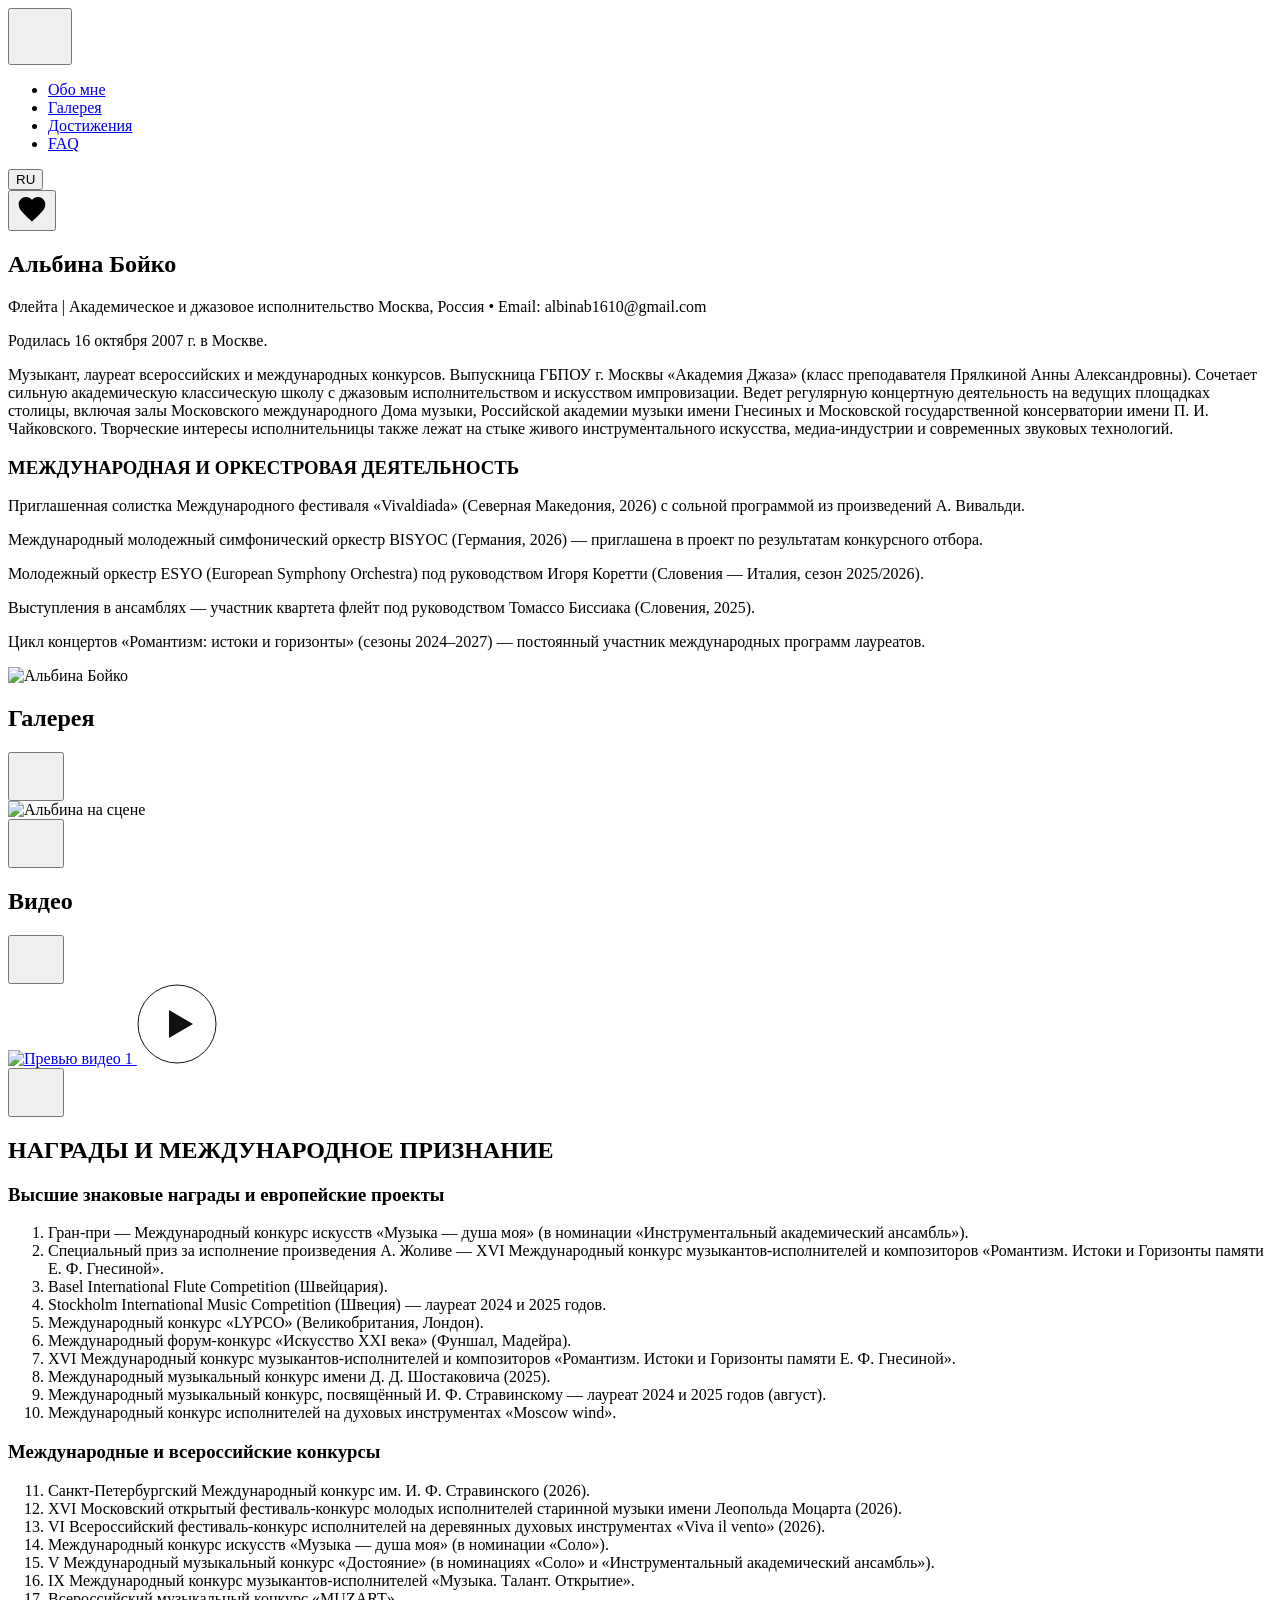
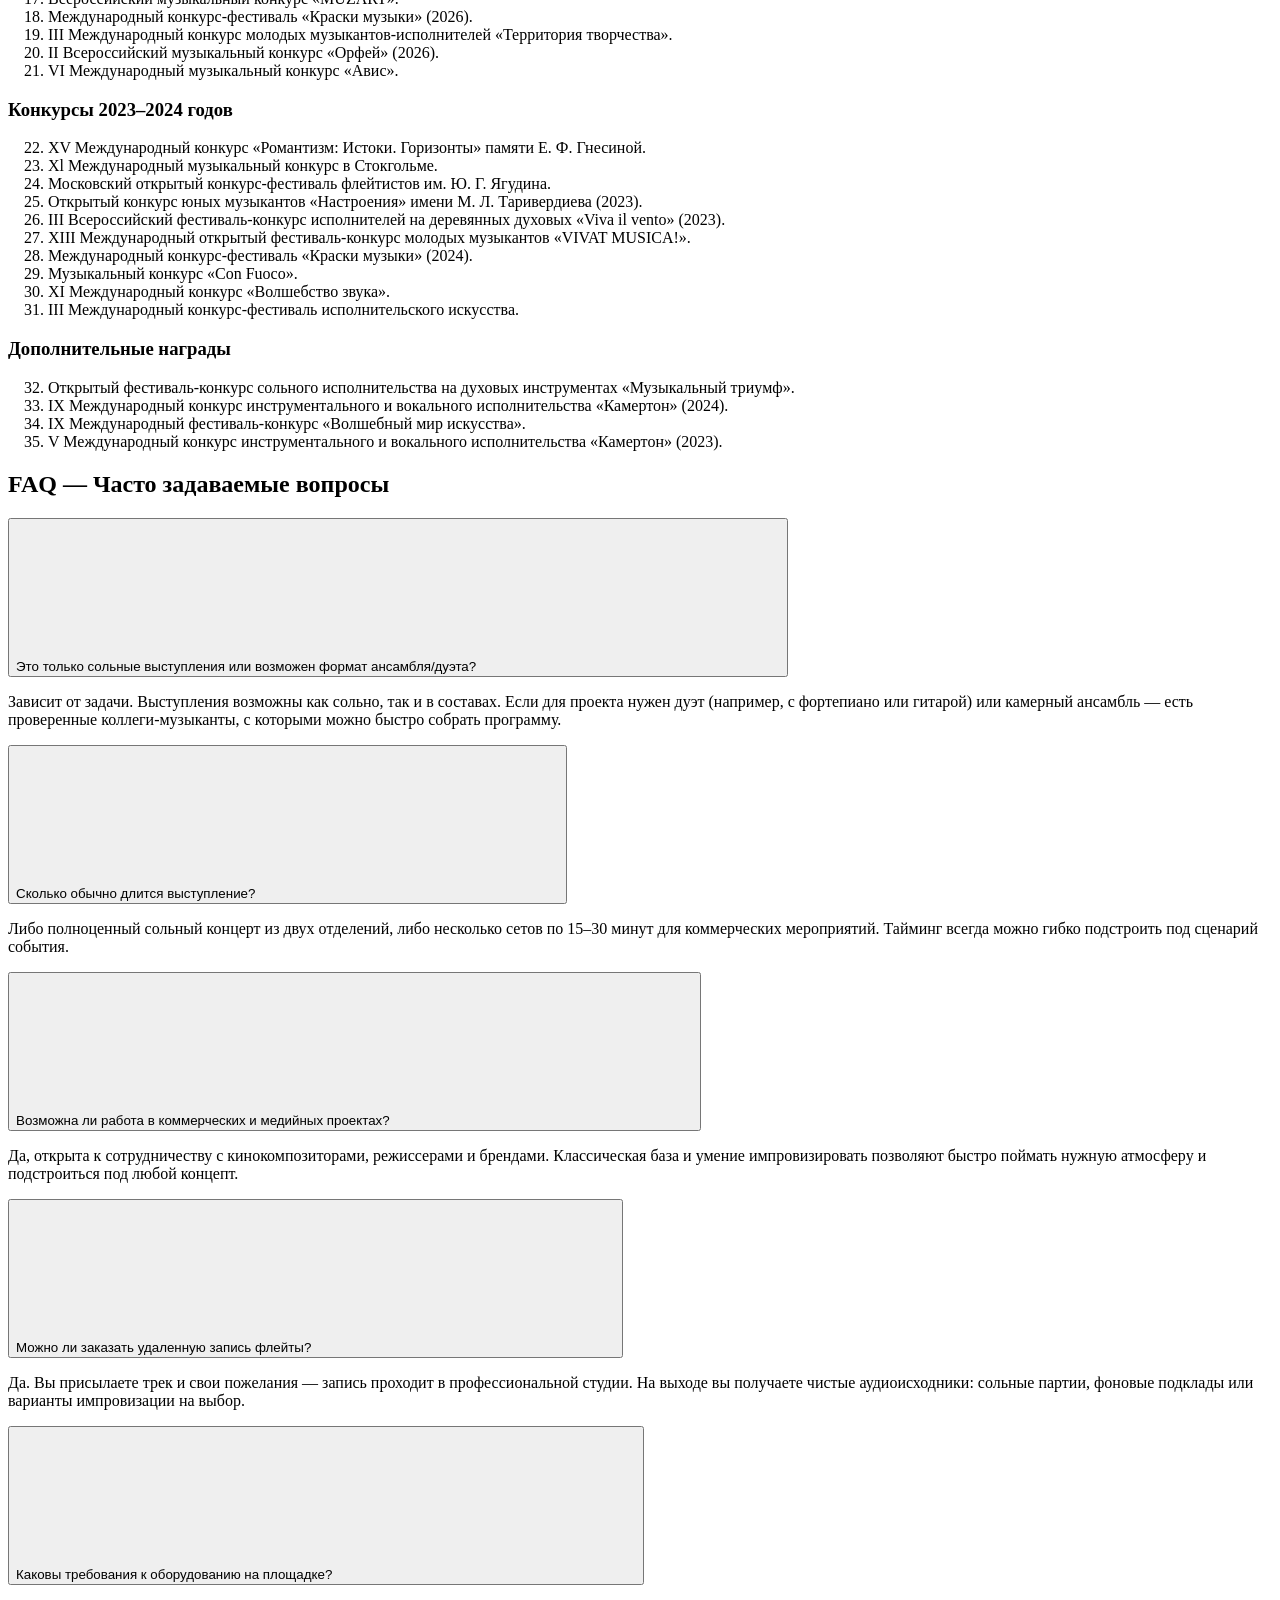
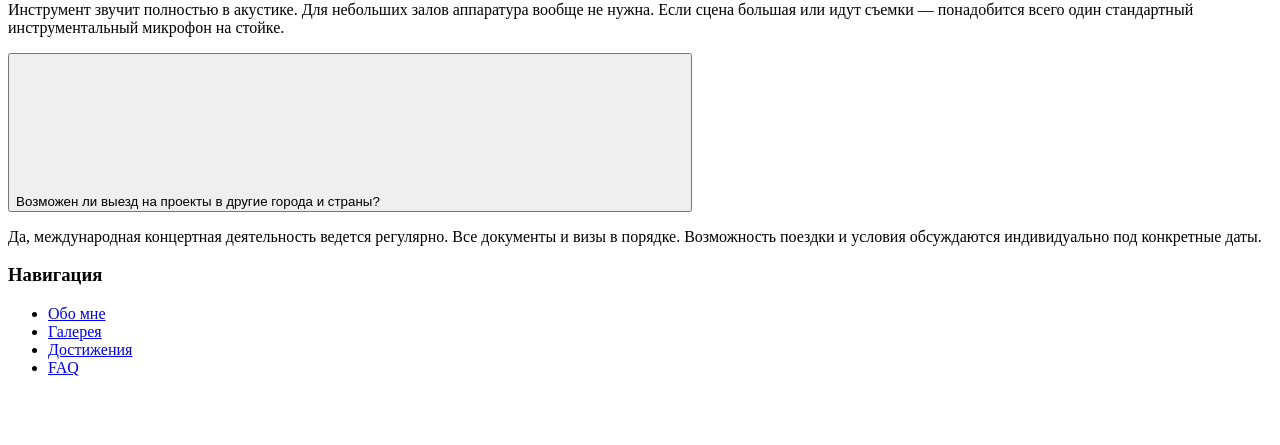
==== index.html @ c59c80f7 "Add files via upload" ====
<!doctype html>
<html lang="ru">
  <head>
    <meta charset="UTF-8" />
    <meta name="viewport" content="width=device-width, initial-scale=1.0" />
    <title>Альбина Бойко</title>
    <link rel="stylesheet" href="./css/index.css" />
    <link rel="stylesheet" href="./css/lang.css" />
    <link
      rel="stylesheet"
      href="https://cdn.jsdelivr.net/npm/swiper@11/swiper-bundle.min.css"
    />
    <script src="https://cdn.jsdelivr.net/npm/swiper@11/swiper-bundle.min.js"></script>
    <script src="./js/video.js"></script>
  </head>
  <body>
    <header class="header">
      <div class="container header__container">
        <button
          class="header__burger burger"
          aria-label="Открыть меню"
          aria-expanded="false"
          aria-controls="header__menu"
        >
          <svg width="48" height="48">
            <use class="burger__icon-menu" href="./svg/header.svg#burger"></use>
            <use class="burger__icon-close" href="./svg/header.svg#close"></use>
          </svg>
        </button>

        <nav
          class="menu header__menu"
          id="header__menu"
          aria-label="Главное меню"
        >
          <ul class="menu__list">
            <li class="menu__item">
              <a class="menu__link" href="#about" data-i18n="nav.about"
                >Обо мне</a
              >
            </li>
            <li class="menu__item">
              <a class="menu__link" href="#gallery" data-i18n="nav.gallery"
                >Галерея</a
              >
            </li>
            <li class="menu__item">
              <a class="menu__link" href="#up" data-i18n="nav.awards"
                >Достижения</a
              >
            </li>
            <li class="menu__item">
              <a class="menu__link" href="#faq" data-i18n="nav.faq">FAQ</a>
            </li>
          </ul>
        </nav>

        <div class="header__controls">
          <div class="header__actions">
            <div class="header__lang">
              <button
                class="lang-btn"
                id="langBtn"
                type="button"
                aria-label="Переключить язык"
              >
                <span class="lang-btn__current">RU</span>
              </button>
            </div>

            <button class="heart-btn" id="heartBtn" type="button">
              <svg
                class="heart-icon"
                viewBox="0 0 24 24"
                width="32"
                height="32"
                aria-hidden="true"
              >
                <path
                  d="M12 21.35l-1.45-1.32C5.4 15.36 2 12.28 2 8.5 2 5.42 4.42 3 7.5 3c1.74 0 3.41.81 4.5 2.09C13.09 3.81 14.76 3 16.5 3 19.58 3 22 5.42 22 8.5c0 3.78-3.4 6.86-8.55 11.54L12 21.35z"
                />
              </svg>
            </button>
          </div>

          <!-- Контейнер для падающих сердец -->
          <div id="heartsContainer"></div>
        </div>
      </div>
    </header>

    <section class="hero section">
      <div class="hero__container">
        <div class="hero__info">
          <h1 class="hero__title" data-i18n="hero.title">Альбина Бойко</h1>
          <p class="hero__description text" data-i18n="hero.desc">
            Флейта | Академическое и джазовое исполнительство Москва, Россия •
            Email: albinab1610@gmail.com
          </p>
        </div>
      </div>
    </section>

    <section id="about" class="expert">
      <div class="expert__container">
        <div class="expert__info">
          <p class="expert__text" data-i18n="about.p1">
            Родилась 16 октября 2007 г. в Москве.
          </p>
          <p class="expert__text" data-i18n="about.p2">
            Музыкант, лауреат всероссийских и международных конкурсов.
            Выпускница ГБПОУ г. Москвы «Академия Джаза» (класс преподавателя
            Прялкиной Анны Александровны). Сочетает сильную академическую
            классическую школу с джазовым исполнительством и искусством
            импровизации. Ведет регулярную концертную деятельность на ведущих
            площадках столицы, включая залы Московского международного Дома
            музыки, Российской академии музыки имени Гнесиных и Московской
            государственной консерватории имени П. И. Чайковского. Творческие
            интересы исполнительницы также лежат на стыке живого
            инструментального искусства, медиа-индустрии и современных звуковых
            технологий.
          </p>
          <h3 class="expert__h2" data-i18n="about.h2">
            МЕЖДУНАРОДНАЯ И ОРКЕСТРОВАЯ ДЕЯТЕЛЬНОСТЬ
          </h3>
          <p class="expert__text" data-i18n="about.p3">
            Приглашенная солистка Международного фестиваля «Vivaldiada»
            (Северная Македония, 2026) с сольной программой из произведений А.
            Вивальди.
          </p>
          <p class="expert__text" data-i18n="about.p4">
            Международный молодежный симфонический оркестр BISYOC (Германия,
            2026) — приглашена в проект по результатам конкурсного отбора.
          </p>
          <p class="expert__text" data-i18n="about.p5">
            Молодежный оркестр ESYO (European Symphony Orchestra) под
            руководством Игоря Коретти (Словения — Италия, сезон 2025/2026).
          </p>
          <p class="expert__text" data-i18n="about.p6">
            Выступления в ансамблях — участник квартета флейт под руководством
            Томассо Биссиака (Словения, 2025).
          </p>
          <p class="expert__text" data-i18n="about.p7">
            Цикл концертов «Романтизм: истоки и горизонты» (сезоны 2024–2027) —
            постоянный участник международных программ лауреатов.
          </p>
        </div>
        <div class="expert__image">
          <img src="../../img/alb_about.jpg" alt="Альбина Бойко" />
        </div>
      </div>
    </section>

    <section id="gallery" class="gallery section">
      <div class="gallery_container">
        <h2
          class="gallery__title title-md section-title"
          data-i18n="gallery.title"
        >
          Галерея
        </h2>

        <section class="product">
          <div class="product__slider-wrapper">
            <button
              class="product__slider-button product__slider-button--prev"
              aria-label="Предыдущий слайд"
              type="button"
            >
              <svg width="40" height="40" aria-hidden="true">
                <use href="./svg/main-sprite.svg#double-arrow"></use>
              </svg>
            </button>

            <div class="swiper product__slider">
              <div class="swiper-wrapper">
                <div class="swiper-slide">
                  <div class="product__slide-inner">
                    <img
                      src="./img/albina/a_1.jpg"
                      class="product__slide-img"
                      width="357"
                      height="375"
                      alt="Альбина на сцене"
                      loading="lazy"
                    />
                  </div>
                </div>
                <div class="swiper-slide">
                  <div class="product__slide-inner">
                    <img
                      src="./img/albina/a_2.jpg"
                      class="product__slide-img"
                      width="408"
                      height="375"
                      alt="Альбина в голубом платье и с флейтой"
                      loading="lazy"
                    />
                  </div>
                </div>
                <div class="swiper-slide">
                  <div class="product__slide-inner">
                    <img
                      src="./img/albina/a_3.jpg"
                      class="product__slide-img"
                      width="442"
                      height="375"
                      alt="Альбина на сцене"
                      loading="lazy"
                    />
                  </div>
                </div>
              </div>
            </div>

            <button
              class="product__slider-button product__slider-button--next"
              aria-label="Следующий слайд"
              type="button"
            >
              <svg width="40" height="40" aria-hidden="true">
                <use href="./svg/main-sprite.svg#double-arrow"></use>
              </svg>
            </button>
          </div>
        </section>
      </div>
    </section>
    <section id="video" class="video section">
      <div class="video__container">
        <h2 class="video__title title-md section-title" data-i18n="video.title">
          Видео
        </h2>

        <section class="product product--video">
          <div class="product__slider-wrapper">
            <button
              class="product__slider-button product__slider-button--prev"
              aria-label="Предыдущее видео"
              type="button"
            >
              <svg width="40" height="40" aria-hidden="true">
                <use href="./svg/main-sprite.svg#double-arrow"></use>
              </svg>
            </button>

            <div class="swiper video__slider">
              <div class="swiper-wrapper">
                <div class="swiper-slide">
                  <div class="video__slide-inner">
                    <a
                      class="video__preview"
                      href="https://disk.yandex.ru/i/5rkXd9ilBkvxJQ"
                      target="_blank"
                      rel="noopener noreferrer"
                      aria-label="Открыть видео 1 на Яндекс.Диске"
                    >
                      <img
                        src="./img/a_v_1.jpg"
                        alt="Превью видео 1"
                        class="video__preview-img"
                      />
                      <span class="video__play-btn" aria-hidden="true">
                        <svg width="80" height="80" viewBox="0 0 80 80">
                          <circle
                            cx="40"
                            cy="40"
                            r="39"
                            fill="rgba(255,255,255,0.9)"
                            stroke="#111"
                          />
                          <polygon points="32,26 32,54 56,40" fill="#111" />
                        </svg>
                      </span>
                    </a>
                  </div>
                </div>

                <div class="swiper-slide">
                  <div class="video__slide-inner">
                    <a
                      class="video__preview"
                      href="https://disk.yandex.ru/i/ImNKQq1eDdzXIQ"
                      target="_blank"
                      rel="noopener noreferrer"
                      aria-label="Открыть видео 2 на Яндекс.Диске"
                    >
                      <img
                        src="./img/a_v_2.jpg"
                        alt="Превью видео 2"
                        class="video__preview-img"
                      />
                      <span class="video__play-btn" aria-hidden="true">
                        <svg width="80" height="80" viewBox="0 0 80 80">
                          <circle
                            cx="40"
                            cy="40"
                            r="39"
                            fill="rgba(255,255,255,0.9)"
                            stroke="#111"
                          />
                          <polygon points="32,26 32,54 56,40" fill="#111" />
                        </svg>
                      </span>
                    </a>
                  </div>
                </div>
              </div>
            </div>

            <button
              class="product__slider-button product__slider-button--next"
              aria-label="Следующее видео"
              type="button"
            >
              <svg width="40" height="40" aria-hidden="true">
                <use href="./svg/main-sprite.svg#double-arrow"></use>
              </svg>
            </button>
          </div>
        </section>
      </div>
    </section>

    <section id="up" class="up-section">
      <div class="up-container">
        <h2 class="up" data-i18n="awards.title">
          НАГРАДЫ И МЕЖДУНАРОДНОЕ ПРИЗНАНИЕ
        </h2>

        <div class="awards-group">
          <h3 class="awards-group__title" data-i18n="awards.g1.title">
            Высшие знаковые награды и европейские проекты
          </h3>

          <ol class="awards-list">
            <li class="awards-list__item" data-i18n="awards.1">
              Гран-при — Международный конкурс искусств «Музыка — душа моя» (в
              номинации «Инструментальный академический ансамбль»).
            </li>
            <li class="awards-list__item" data-i18n="awards.2">
              Специальный приз за исполнение произведения А. Жоливе — ХVI
              Международный конкурс музыкантов-исполнителей и композиторов
              «Романтизм. Истоки и Горизонты памяти Е. Ф. Гнесиной».
            </li>
            <li class="awards-list__item" data-i18n="awards.3">
              Basel International Flute Competition (Швейцария).
            </li>
            <li class="awards-list__item" data-i18n="awards.4">
              Stockholm International Music Competition (Швеция) — лауреат 2024
              и 2025 годов.
            </li>
            <li class="awards-list__item" data-i18n="awards.5">
              Международный конкурс «LYPCO» (Великобритания, Лондон).
            </li>
            <li class="awards-list__item" data-i18n="awards.6">
              Международный форум-конкурс «Искусство XXI века» (Фуншал,
              Мадейра).
            </li>
            <li class="awards-list__item" data-i18n="awards.7">
              ХVI Международный конкурс музыкантов-исполнителей и композиторов
              «Романтизм. Истоки и Горизонты памяти Е. Ф. Гнесиной».
            </li>
            <li class="awards-list__item" data-i18n="awards.8">
              Международный музыкальный конкурс имени Д. Д. Шостаковича (2025).
            </li>
            <li class="awards-list__item" data-i18n="awards.9">
              Международный музыкальный конкурс, посвящённый И. Ф. Стравинскому
              — лауреат 2024 и 2025 годов (август).
            </li>
            <li class="awards-list__item" data-i18n="awards.10">
              Международный конкурс исполнителей на духовых инструментах «Moscow
              wind».
            </li>
          </ol>
        </div>

        <div class="awards-group">
          <h3 class="awards-group__title" data-i18n="awards.g2.title">
            Международные и всероссийские конкурсы
          </h3>

          <ol class="awards-list" start="11">
            <li class="awards-list__item" data-i18n="awards.11">
              Санкт-Петербургский Международный конкурс им. И. Ф. Стравинского
              (2026).
            </li>
            <li class="awards-list__item" data-i18n="awards.12">
              XVI Московский открытый фестиваль-конкурс молодых исполнителей
              старинной музыки имени Леопольда Моцарта (2026).
            </li>
            <li class="awards-list__item" data-i18n="awards.13">
              VI Всероссийский фестиваль-конкурс исполнителей на деревянных
              духовых инструментах «Viva il vento» (2026).
            </li>
            <li class="awards-list__item" data-i18n="awards.14">
              Международный конкурс искусств «Музыка — душа моя» (в номинации
              «Соло»).
            </li>
            <li class="awards-list__item" data-i18n="awards.15">
              V Международный музыкальный конкурс «Достояние» (в номинациях
              «Соло» и «Инструментальный академический ансамбль»).
            </li>
            <li class="awards-list__item" data-i18n="awards.16">
              IX Международный конкурс музыкантов-исполнителей «Музыка. Талант.
              Открытие».
            </li>
            <li class="awards-list__item" data-i18n="awards.17">
              Всероссийский музыкальный конкурс «MUZART».
            </li>
            <li class="awards-list__item" data-i18n="awards.18">
              Международный конкурс-фестиваль «Краски музыки» (2026).
            </li>
            <li class="awards-list__item" data-i18n="awards.19">
              III Международный конкурс молодых музыкантов-исполнителей
              «Территория творчества».
            </li>
            <li class="awards-list__item" data-i18n="awards.20">
              II Всероссийский музыкальный конкурс «Орфей» (2026).
            </li>
            <li class="awards-list__item" data-i18n="awards.21">
              VI Международный музыкальный конкурс «Авис».
            </li>
          </ol>
        </div>

        <div class="awards-group">
          <h3 class="awards-group__title" data-i18n="awards.g3.title">
            Конкурсы 2023–2024 годов
          </h3>

          <ol class="awards-list" start="22">
            <li class="awards-list__item" data-i18n="awards.22">
              XV Международный конкурс «Романтизм: Истоки. Горизонты» памяти Е.
              Ф. Гнесиной.
            </li>
            <li class="awards-list__item" data-i18n="awards.23">
              Хl Международный музыкальный конкурс в Стокгольме.
            </li>
            <li class="awards-list__item" data-i18n="awards.24">
              Московский открытый конкурс-фестиваль флейтистов им. Ю. Г.
              Ягудина.
            </li>
            <li class="awards-list__item" data-i18n="awards.25">
              Открытый конкурс юных музыкантов «Настроения» имени М. Л.
              Таривердиева (2023).
            </li>
            <li class="awards-list__item" data-i18n="awards.26">
              III Всероссийский фестиваль-конкурс исполнителей на деревянных
              духовых «Viva il vento» (2023).
            </li>
            <li class="awards-list__item" data-i18n="awards.27">
              XIII Международный открытый фестиваль-конкурс молодых музыкантов
              «VIVAT MUSICA!».
            </li>
            <li class="awards-list__item" data-i18n="awards.28">
              Международный конкурс-фестиваль «Краски музыки» (2024).
            </li>
            <li class="awards-list__item" data-i18n="awards.29">
              Музыкальный конкурс «Con Fuoco».
            </li>
            <li class="awards-list__item" data-i18n="awards.30">
              XI Международный конкурс «Волшебство звука».
            </li>
            <li class="awards-list__item" data-i18n="awards.31">
              III Международный конкурс-фестиваль исполнительского искусства.
            </li>
          </ol>
        </div>

        <div class="awards-group">
          <h3 class="awards-group__title" data-i18n="awards.g4.title">
            Дополнительные награды
          </h3>

          <ol class="awards-list" start="32">
            <li class="awards-list__item" data-i18n="awards.32">
              Открытый фестиваль-конкурс сольного исполнительства на духовых
              инструментах «Музыкальный триумф».
            </li>
            <li class="awards-list__item" data-i18n="awards.33">
              IX Международный конкурс инструментального и вокального
              исполнительства «Камертон» (2024).
            </li>
            <li class="awards-list__item" data-i18n="awards.34">
              IX Международный фестиваль-конкурс «Волшебный мир искусства».
            </li>
            <li class="awards-list__item" data-i18n="awards.35">
              V Международный конкурс инструментального и вокального
              исполнительства «Камертон» (2023).
            </li>
          </ol>
        </div>
      </div>
    </section>

    <section id="faq" class="faq-section">
      <div class="faq-container">
        <h1 class="faq-title" data-i18n="faq.title">
          FAQ — Часто задаваемые вопросы
        </h1>

        <div class="faq-item">
          <button class="faq-question" type="button">
            <span data-i18n="faq.q1">
              Это только сольные выступления или возможен формат ансамбля/дуэта?
            </span>
            <svg class="faq-icon" aria-hidden="true">
              <use href="./svg/body.svg#plus-faq"></use>
            </svg>
          </button>
          <div class="faq-answer">
            <p data-i18n="faq.a1">
              Зависит от задачи. Выступления возможны как сольно, так и в
              составах. Если для проекта нужен дуэт (например, с фортепиано или
              гитарой) или камерный ансамбль — есть проверенные
              коллеги-музыканты, с которыми можно быстро собрать программу.
            </p>
          </div>
        </div>

        <div class="faq-item">
          <button class="faq-question" type="button">
            <span data-i18n="faq.q2">Сколько обычно длится выступление?</span>
            <svg class="faq-icon" aria-hidden="true">
              <use href="./svg/body.svg#plus-faq"></use>
            </svg>
          </button>
          <div class="faq-answer">
            <p data-i18n="faq.a2">
              Либо полноценный сольный концерт из двух отделений, либо несколько
              сетов по 15–30 минут для коммерческих мероприятий. Тайминг всегда
              можно гибко подстроить под сценарий события.
            </p>
          </div>
        </div>

        <div class="faq-item">
          <button class="faq-question" type="button">
            <span data-i18n="faq.q3"
              >Возможна ли работа в коммерческих и медийных проектах?</span
            >
            <svg class="faq-icon" aria-hidden="true">
              <use href="./svg/body.svg#plus-faq"></use>
            </svg>
          </button>
          <div class="faq-answer">
            <p data-i18n="faq.a3">
              Да, открыта к сотрудничеству с кинокомпозиторами, режиссерами и
              брендами. Классическая база и умение импровизировать позволяют
              быстро поймать нужную атмосферу и подстроиться под любой концепт.
            </p>
          </div>
        </div>

        <div class="faq-item">
          <button class="faq-question" type="button">
            <span data-i18n="faq.q4"
              >Можно ли заказать удаленную запись флейты?</span
            >
            <svg class="faq-icon" aria-hidden="true">
              <use href="./svg/body.svg#plus-faq"></use>
            </svg>
          </button>
          <div class="faq-answer">
            <p data-i18n="faq.a4">
              Да. Вы присылаете трек и свои пожелания — запись проходит в
              профессиональной студии. На выходе вы получаете чистые
              аудиоисходники: сольные партии, фоновые подклады или варианты
              импровизации на выбор.
            </p>
          </div>
        </div>

        <div class="faq-item">
          <button class="faq-question" type="button">
            <span data-i18n="faq.q5"
              >Каковы требования к оборудованию на площадке?</span
            >
            <svg class="faq-icon" aria-hidden="true">
              <use href="./svg/body.svg#plus-faq"></use>
            </svg>
          </button>
          <div class="faq-answer">
            <p data-i18n="faq.a5">
              Инструмент звучит полностью в акустике. Для небольших залов
              аппаратура вообще не нужна. Если сцена большая или идут съемки —
              понадобится всего один стандартный инструментальный микрофон на
              стойке.
            </p>
          </div>
        </div>

        <div class="faq-item">
          <button class="faq-question" type="button">
            <span data-i18n="faq.q6"
              >Возможен ли выезд на проекты в другие города и страны?</span
            >
            <svg class="faq-icon" aria-hidden="true">
              <use href="./svg/body.svg#plus-faq"></use>
            </svg>
          </button>
          <div class="faq-answer">
            <p data-i18n="faq.a6">
              Да, международная концертная деятельность ведется регулярно. Все
              документы и визы в порядке. Возможность поездки и условия
              обсуждаются индивидуально под конкретные даты.
            </p>
          </div>
        </div>
      </div>
    </section>

    <footer class="footer">
      <div class="footer__container">
        <div class="footer__top">
          <div class="footer__middle">
            <div class="footer__column">
              <h3 class="footer__title" data-i18n="footer.nav">Навигация</h3>
              <ul class="footer__list">
                <li>
                  <a href="#about" class="footer__link" data-i18n="nav.about"
                    >Обо мне</a
                  >
                </li>
                <li>
                  <a
                    href="#gallery"
                    class="footer__link"
                    data-i18n="nav.gallery"
                    >Галерея</a
                  >
                </li>
                <li>
                  <a href="#up" class="footer__link" data-i18n="nav.awards"
                    >Достижения</a
                  >
                </li>
                <li>
                  <a href="#faq" class="footer__link" data-i18n="nav.faq"
                    >FAQ</a
                  >
                </li>
              </ul>
            </div>
          </div>
        </div>
        <div class="footer__bottom">
          <div class="footer__a-container">
            <a
              href="https://www.instagram.com/albina.bouko?stkn=MW9oM3FmamtseW03MA%3D%3D&utm_source=qr"
              class="footer__a"
              aria-label="Instagram"
              ><svg width="40" height="40">
                <use href="./svg/inst.svg#inst"></use></svg
            ></a>
          </div>
        </div>
      </div>
    </footer>

    <!-- Скрипты -->
    <script src="./js/i18n.js"></script>
    <script src="./js/heart.js"></script>
    <script src="./js/menu.js"></script>
    <script src="./js/product-slider.js"></script>
    <script src="./js/catalog.js"></script>
    <script src="./js/faq.js"></script>
    <script src="./js/news.js"></script>
    <script src="./js/form.js"></script>
  </body>
</html>
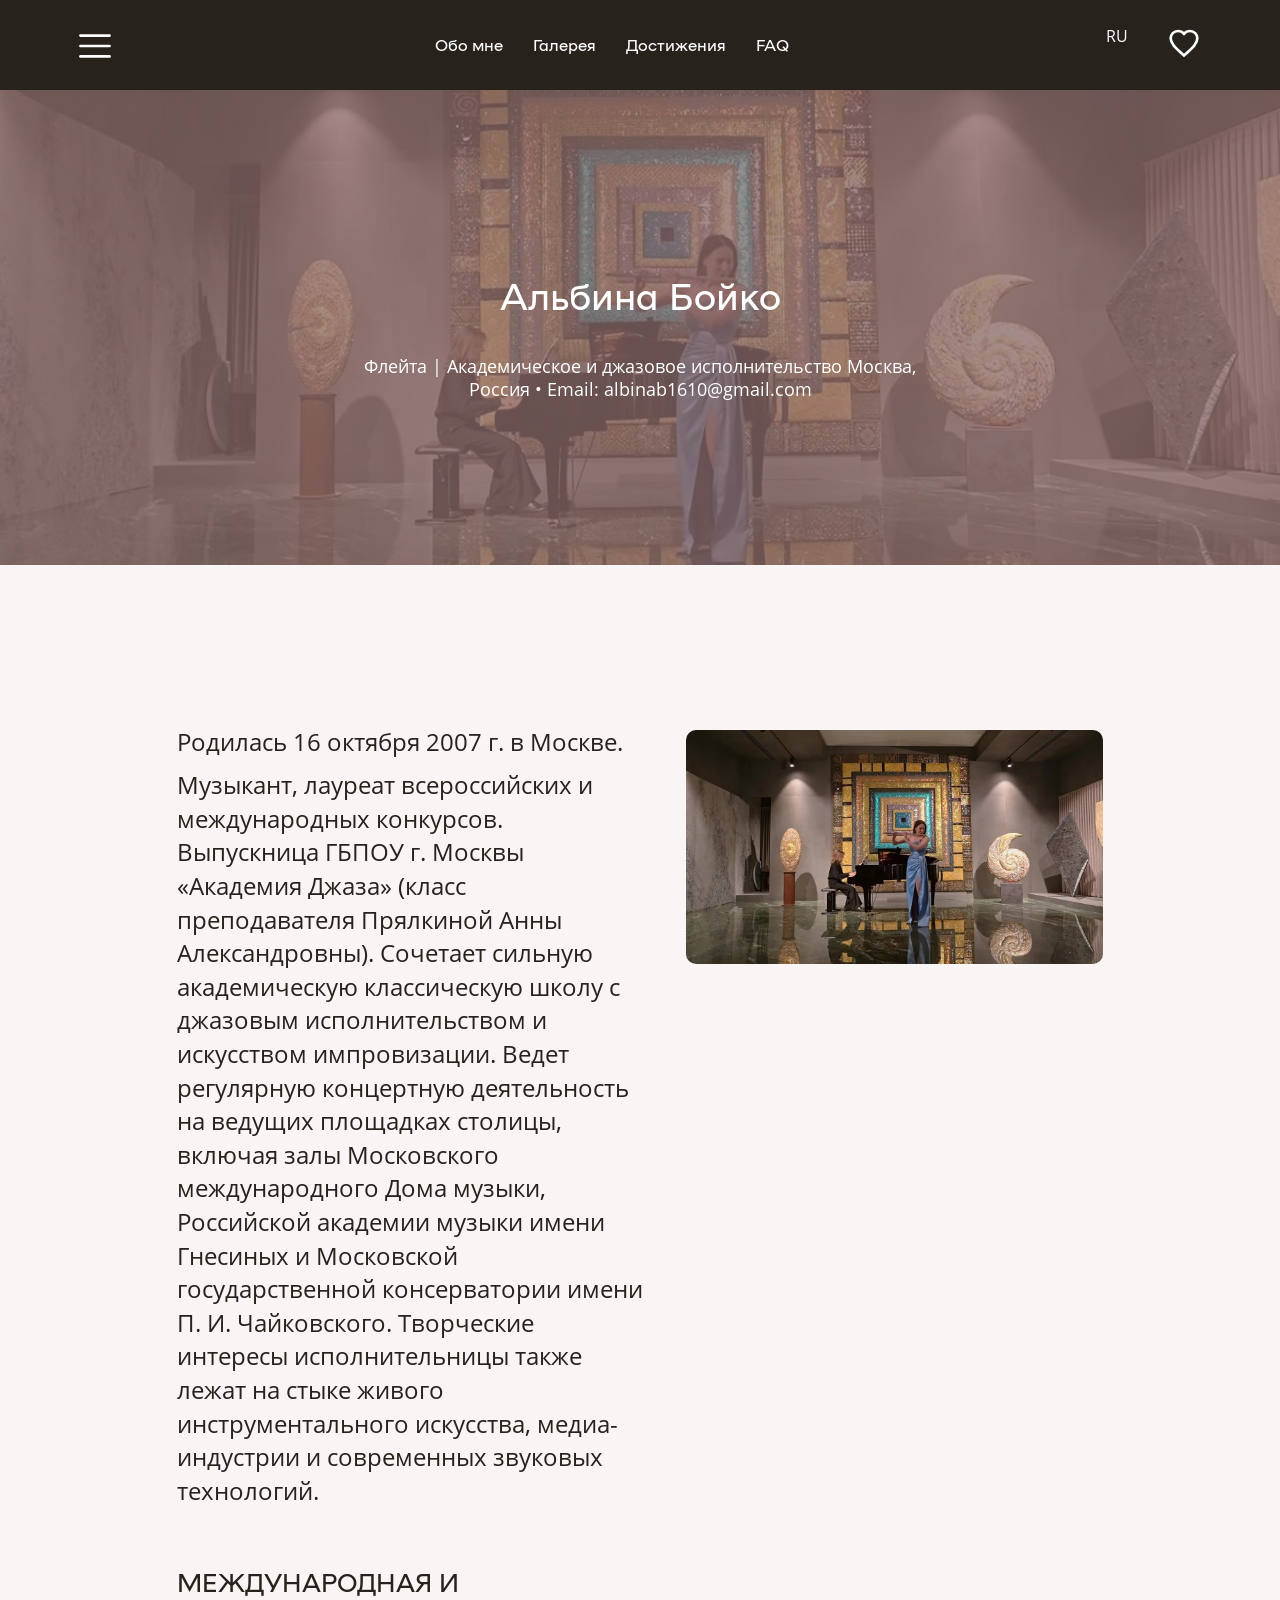
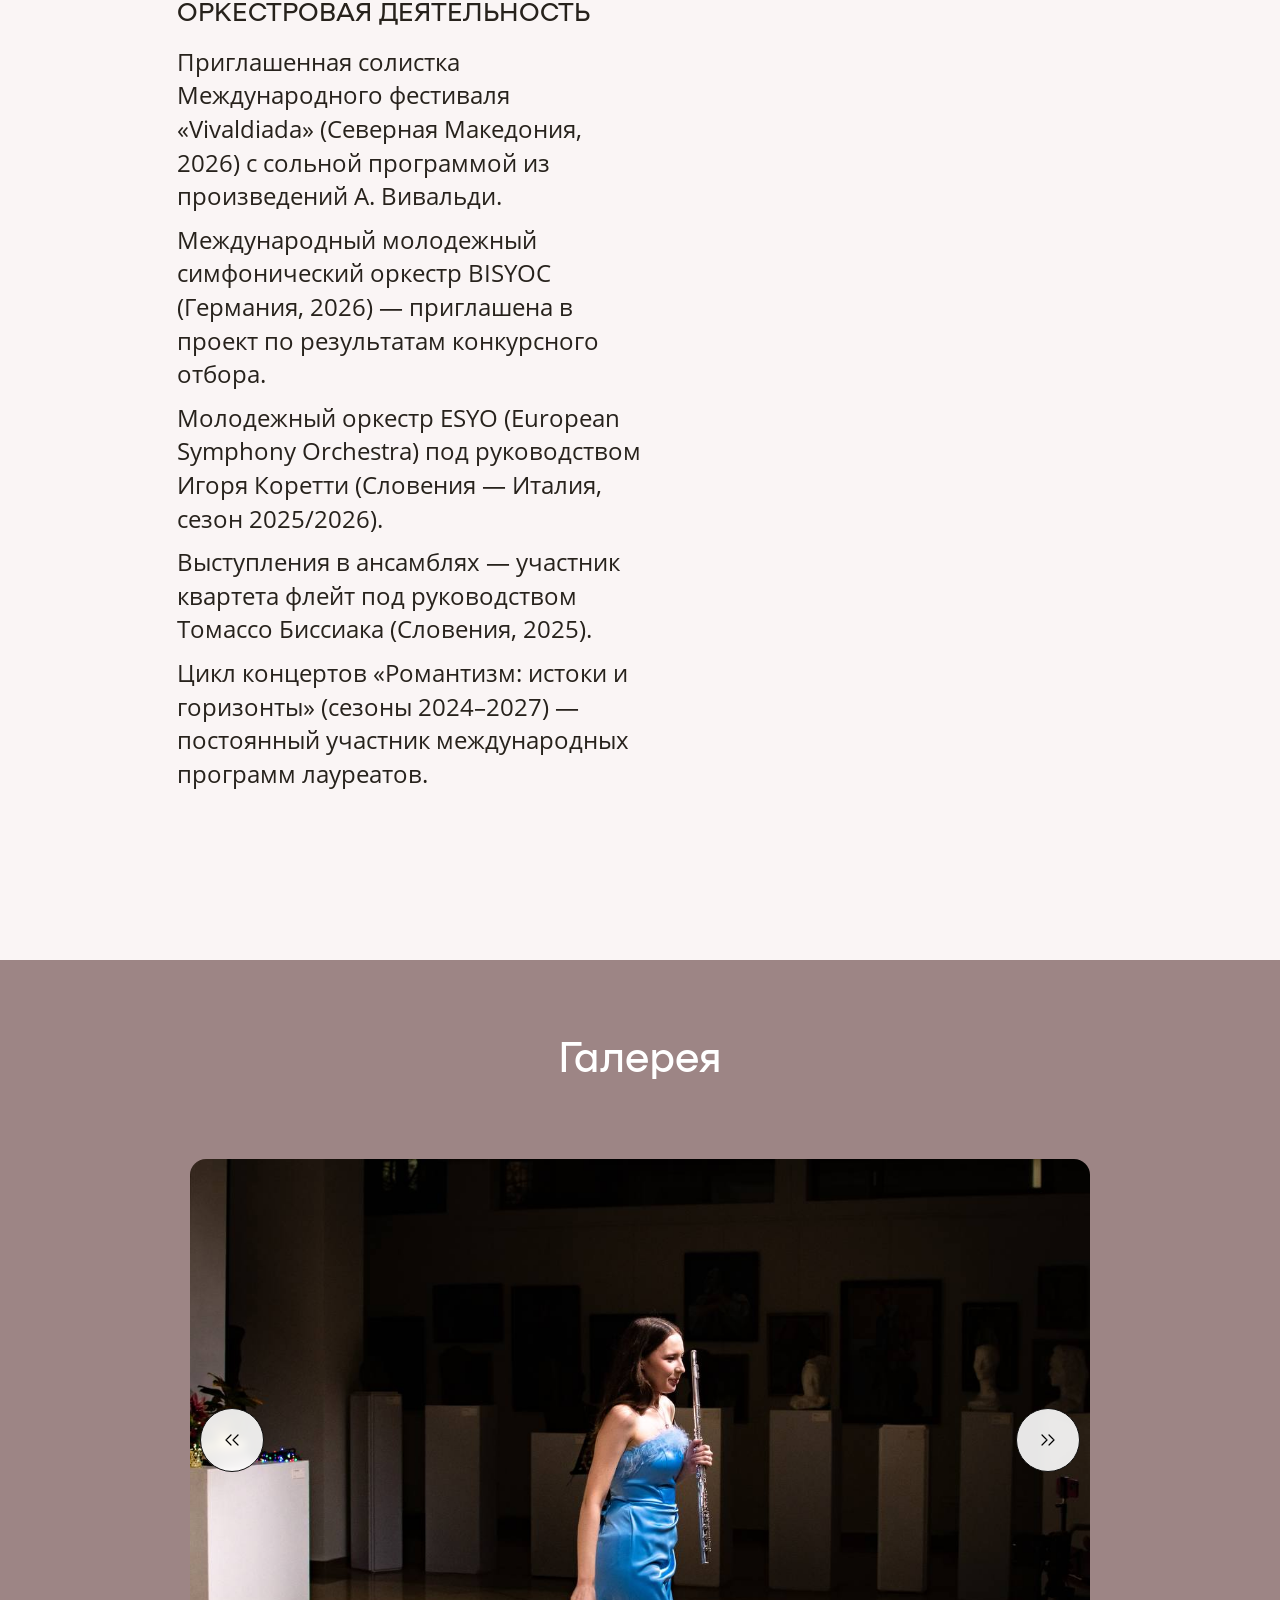
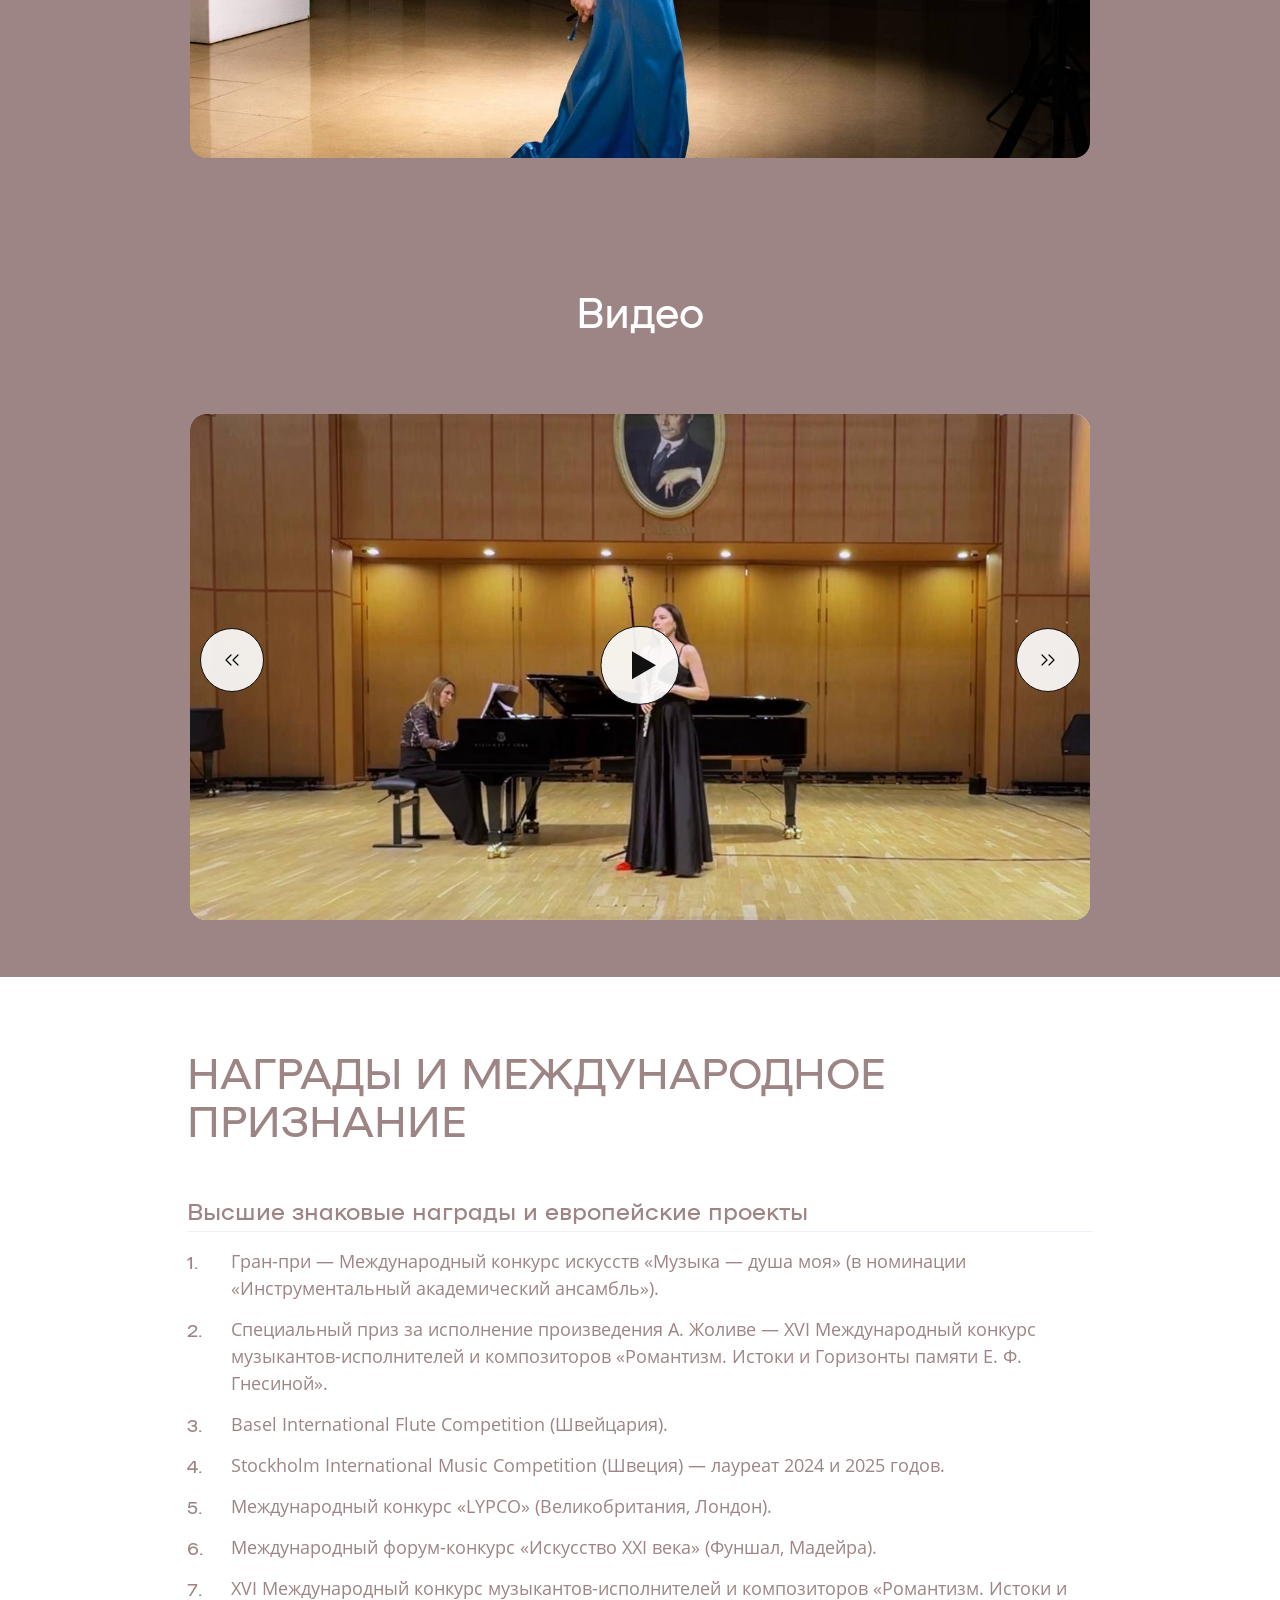
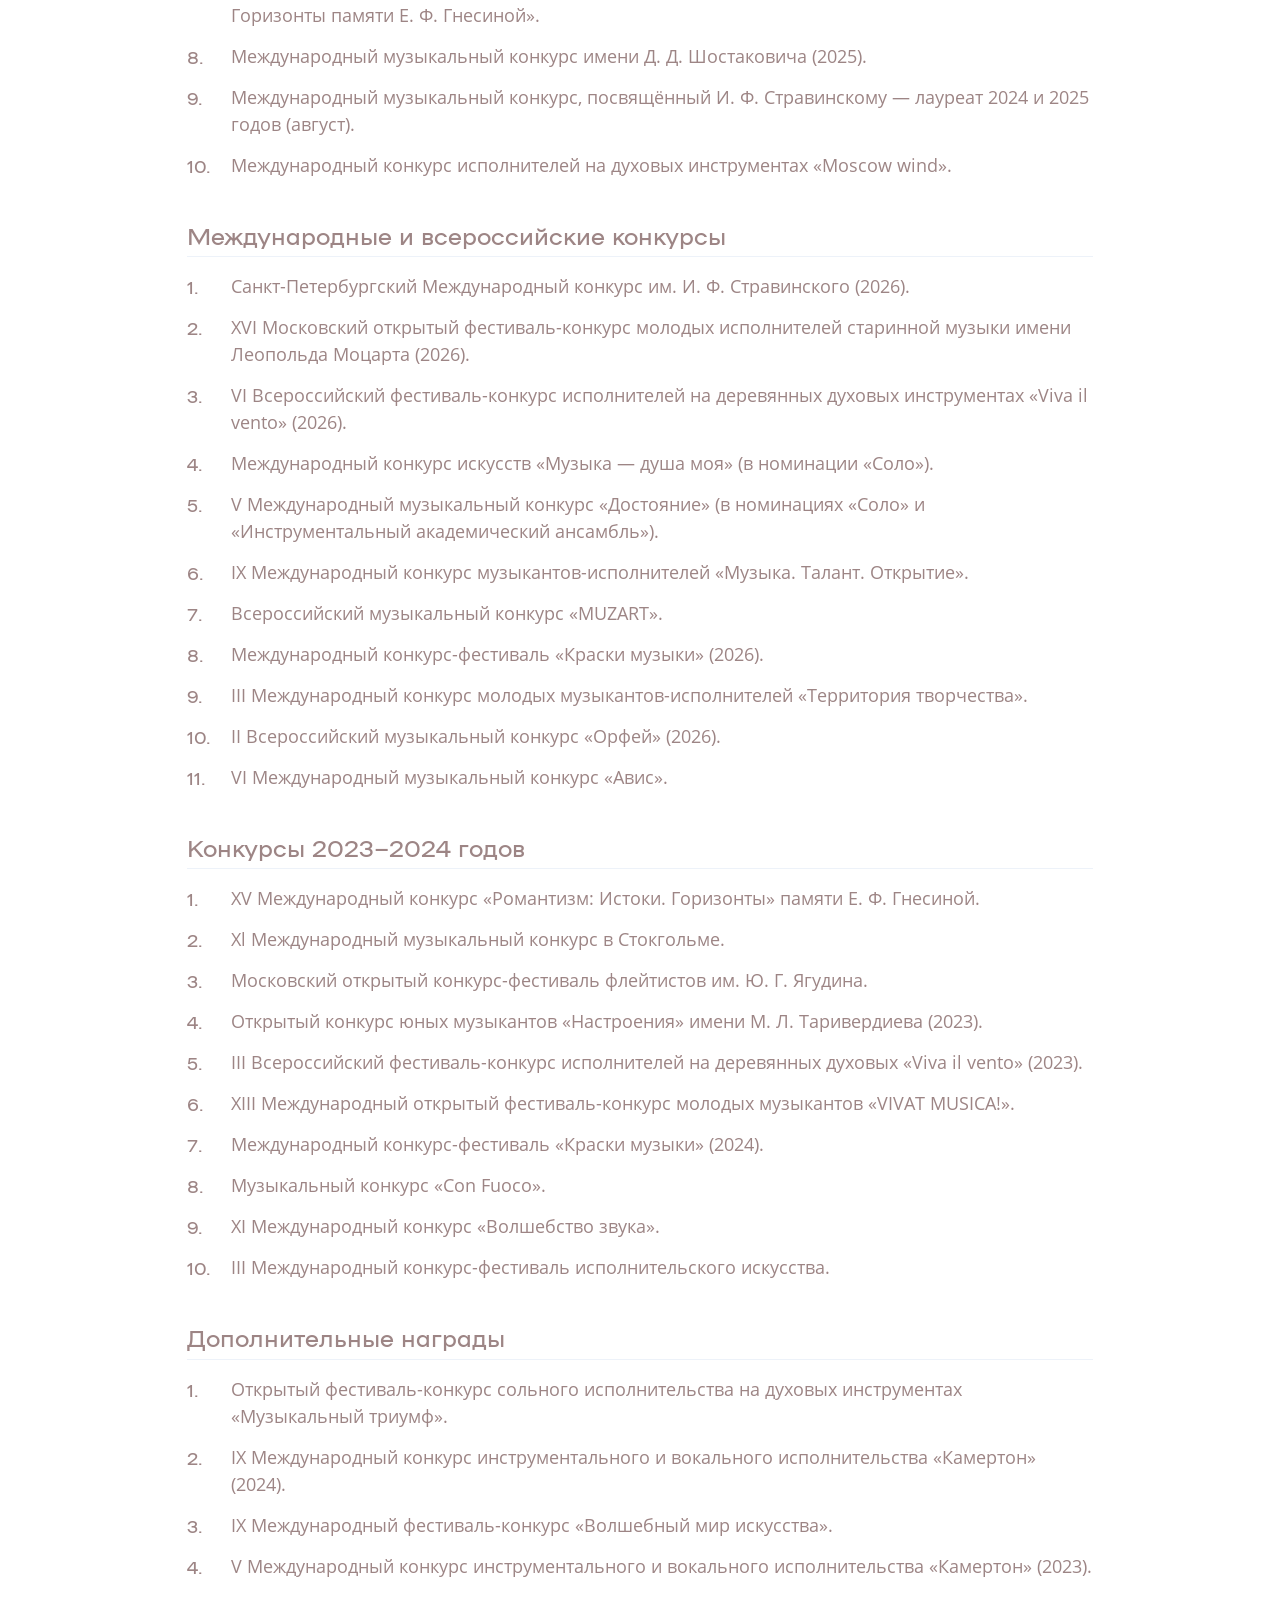
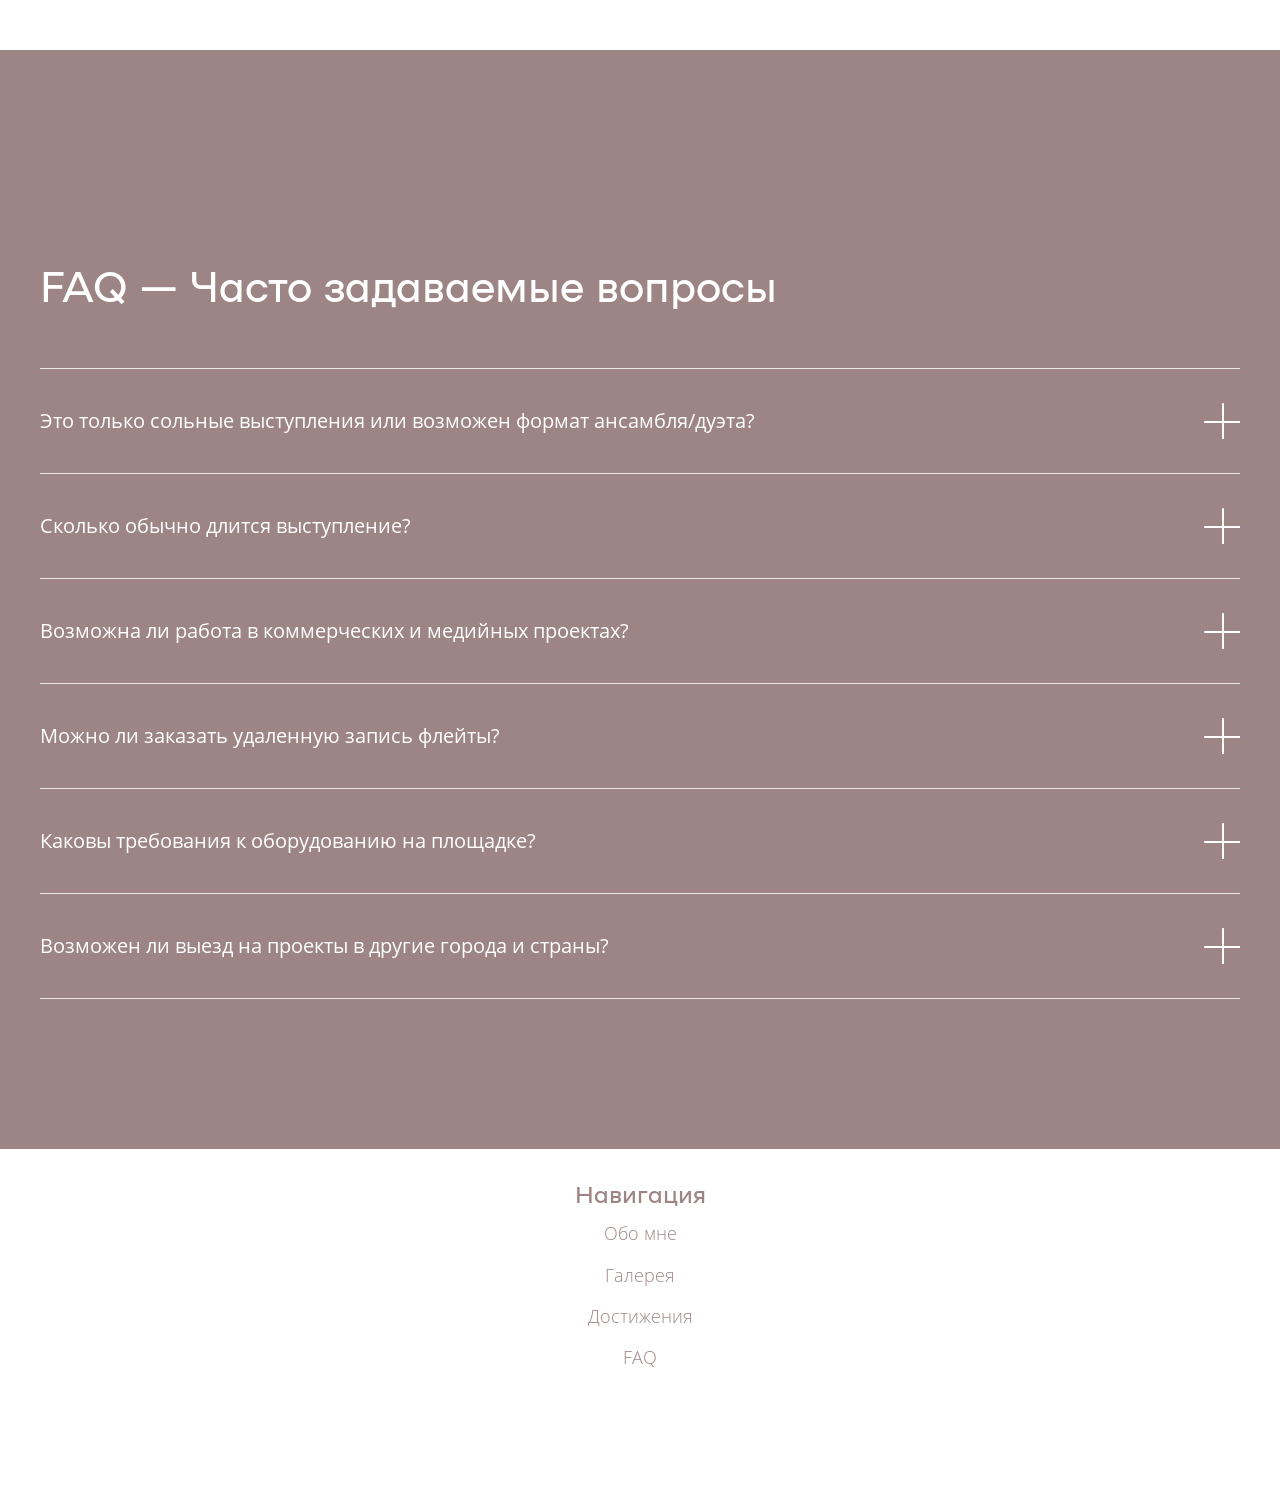
==== commit b8dd859a: "Update index.html" ====
--- a/index.html
+++ b/index.html
@@ -146,7 +146,7 @@
           </p>
         </div>
         <div class="expert__image">
-          <img src="../../img/alb_about.jpg" alt="Альбина Бойко" />
+          <img src="../../img/alb_hero.jpg" alt="Альбина Бойко" />
         </div>
       </div>
     </section>
--- a/css/index.css
+++ b/css/index.css
@@ -0,0 +1,22 @@
+/* base */
+@import "./base/fonts.css";
+@import "./base/vars.css";
+
+@import "./base/globals.css";
+@import "./base/normalize.css";
+
+/* block */
+@import "./block.css/header.css";
+@import "./block.css/menu.css";
+@import "./block.css/hero.css";
+@import "./block.css/product.css";
+@import "./block.css/expert.css";
+@import "./block.css/advantage.css";
+@import "./block.css/gallery.css";
+@import "./block.css/review.css";
+@import "./block.css/faq.css";
+@import "./block.css/news.css";
+@import "./block.css/form.css";
+@import "./block.css/footer.css";
+@import "./block.css/up.css";
+@import "./block.css/video.css";
